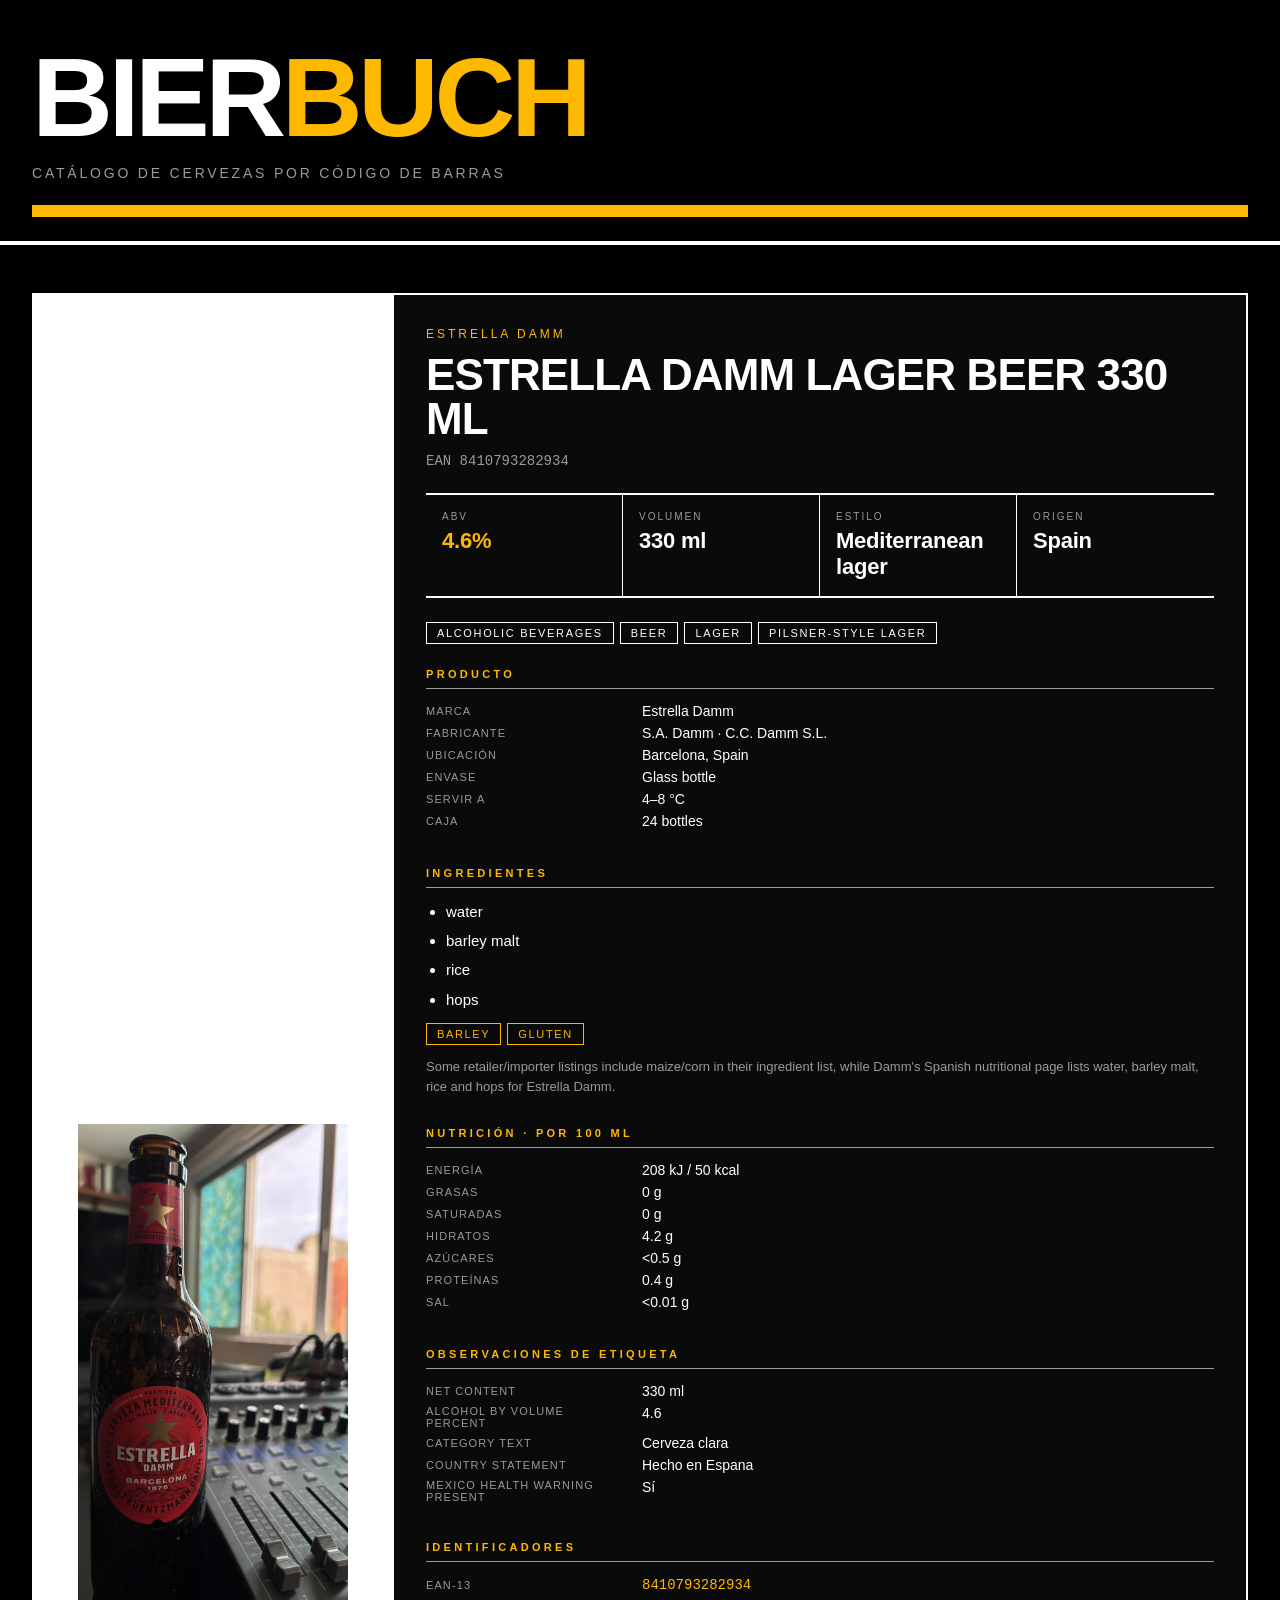
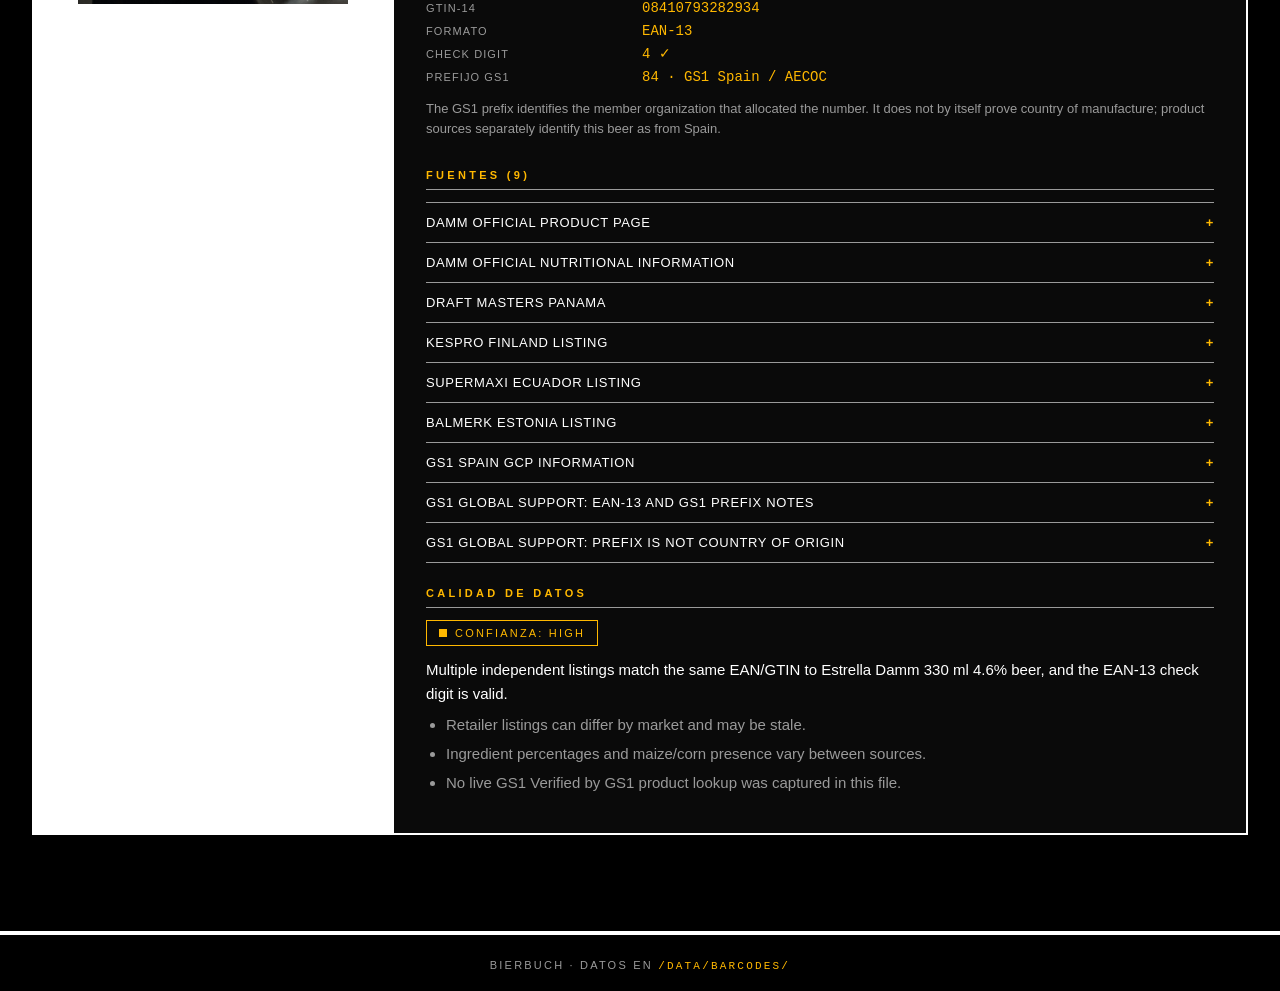
==== index.html @ 0a5ba132 "Initial commit" ====
<!DOCTYPE html>
<html lang="es">
<head>
  <meta charset="UTF-8" />
  <meta name="viewport" content="width=device-width, initial-scale=1" />
  <title>BIERBUCH</title>
  <link rel="stylesheet" href="styles.css" />
</head>
<body>
  <header class="masthead">
    <div class="masthead__inner">
      <h1 class="logo">BIER<span class="logo__accent">BUCH</span></h1>
      <p class="tagline">Catálogo de cervezas por código de barras</p>
    </div>
    <div class="masthead__bar" aria-hidden="true"></div>
  </header>

  <main id="app" class="grid" aria-live="polite">
    <p class="loading">Cargando…</p>
  </main>

  <footer class="foot">
    <span>BIERBUCH · datos en <code>/data/barcodes/</code></span>
  </footer>

  <script src="app.js"></script>
</body>
</html>
---- styles.css ----
:root {
  --bg: #000000;
  --fg: #ffffff;
  --accent: #ffb800;
  --muted: #9a9a9a;
  --line: #ffffff;
  --card-bg: #0a0a0a;
}

* { box-sizing: border-box; }

html, body {
  margin: 0;
  padding: 0;
  background: var(--bg);
  color: var(--fg);
  font-family: "Helvetica Neue", Helvetica, Arial, sans-serif;
  font-weight: 400;
  -webkit-font-smoothing: antialiased;
}

a { color: var(--accent); text-decoration: none; border-bottom: 1px solid var(--accent); }
a:hover { background: var(--accent); color: var(--bg); }

code { font-family: "SF Mono", "Menlo", monospace; color: var(--accent); }

/* ---------- Masthead ---------- */
.masthead {
  border-bottom: 4px solid var(--line);
  padding: 48px 32px 24px;
}
.masthead__inner {
  max-width: 1280px;
  margin: 0 auto;
}
.logo {
  font-size: clamp(48px, 9vw, 112px);
  font-weight: 900;
  letter-spacing: -0.04em;
  line-height: 0.9;
  margin: 0;
  text-transform: uppercase;
}
.logo__accent { color: var(--accent); }
.tagline {
  font-size: 14px;
  letter-spacing: 0.2em;
  text-transform: uppercase;
  color: var(--muted);
  margin: 16px 0 0;
}
.masthead__bar {
  height: 12px;
  background: var(--accent);
  margin-top: 24px;
}

/* ---------- Grid ---------- */
.grid {
  max-width: 1280px;
  margin: 0 auto;
  padding: 48px 32px 96px;
  display: grid;
  grid-template-columns: 1fr;
  gap: 48px;
}
.loading {
  font-size: 14px;
  letter-spacing: 0.2em;
  text-transform: uppercase;
  color: var(--muted);
}

/* ---------- Card ---------- */
.card {
  border: 2px solid var(--line);
  background: var(--card-bg);
  display: grid;
  grid-template-columns: minmax(260px, 360px) 1fr;
  gap: 0;
}
@media (max-width: 760px) {
  .card { grid-template-columns: 1fr; }
}

.card__media {
  background: var(--fg);
  border-right: 2px solid var(--line);
  display: flex;
  align-items: center;
  justify-content: center;
  padding: 24px;
  min-height: 320px;
}
@media (max-width: 760px) {
  .card__media { border-right: none; border-bottom: 2px solid var(--line); }
}
.card__media img {
  max-width: 100%;
  max-height: 480px;
  object-fit: contain;
  display: block;
}

.card__body {
  padding: 32px;
  display: flex;
  flex-direction: column;
  gap: 24px;
}

.card__head h2 {
  font-size: clamp(28px, 4vw, 44px);
  font-weight: 900;
  letter-spacing: -0.02em;
  line-height: 1;
  margin: 0;
  text-transform: uppercase;
}
.card__head .brand {
  font-size: 12px;
  letter-spacing: 0.25em;
  text-transform: uppercase;
  color: var(--accent);
  margin: 0 0 12px;
}
.card__head .ean {
  font-family: "SF Mono", "Menlo", monospace;
  font-size: 14px;
  color: var(--muted);
  margin: 12px 0 0;
}

/* ---------- Stat row ---------- */
.stats {
  display: grid;
  grid-template-columns: repeat(auto-fit, minmax(140px, 1fr));
  gap: 0;
  border-top: 2px solid var(--line);
  border-bottom: 2px solid var(--line);
}
.stat {
  padding: 16px;
  border-right: 1px solid var(--line);
}
.stat:last-child { border-right: none; }
.stat__label {
  font-size: 10px;
  letter-spacing: 0.2em;
  text-transform: uppercase;
  color: var(--muted);
  display: block;
  margin-bottom: 6px;
}
.stat__value {
  font-size: 22px;
  font-weight: 900;
  letter-spacing: -0.01em;
}
.stat__value--accent { color: var(--accent); }

/* ---------- Section ---------- */
.section h3 {
  font-size: 11px;
  font-weight: 700;
  letter-spacing: 0.3em;
  text-transform: uppercase;
  margin: 0 0 12px;
  padding-bottom: 8px;
  border-bottom: 1px solid var(--muted);
  color: var(--accent);
}
.section p, .section li {
  font-size: 15px;
  line-height: 1.55;
  margin: 0 0 6px;
}
.section ul {
  margin: 0;
  padding-left: 20px;
}

.kv {
  display: grid;
  grid-template-columns: 200px 1fr;
  gap: 6px 16px;
  font-size: 14px;
}
@media (max-width: 520px) {
  .kv { grid-template-columns: 1fr; gap: 0 0; }
  .kv dt { color: var(--muted); margin-top: 8px; }
}
.kv dt {
  color: var(--muted);
  text-transform: uppercase;
  letter-spacing: 0.1em;
  font-size: 11px;
  align-self: center;
}
.kv dd { margin: 0; }

/* ---------- Tags ---------- */
.tags { display: flex; flex-wrap: wrap; gap: 6px; }
.tag {
  border: 1px solid var(--fg);
  padding: 4px 10px;
  font-size: 11px;
  letter-spacing: 0.15em;
  text-transform: uppercase;
}
.tag--accent { border-color: var(--accent); color: var(--accent); }

/* ---------- Sources ---------- */
.sources details {
  border-top: 1px solid var(--muted);
  padding: 12px 0;
}
.sources details:last-child { border-bottom: 1px solid var(--muted); }
.sources summary {
  cursor: pointer;
  font-size: 13px;
  letter-spacing: 0.05em;
  text-transform: uppercase;
  list-style: none;
  display: flex;
  justify-content: space-between;
  gap: 12px;
}
.sources summary::-webkit-details-marker { display: none; }
.sources summary::after { content: "+"; color: var(--accent); font-weight: 700; }
.sources details[open] summary::after { content: "−"; }
.sources ul { margin: 12px 0 0; padding-left: 20px; }
.sources li { font-size: 13px; line-height: 1.5; color: var(--muted); }
.sources .src-url { display: block; margin-top: 4px; font-size: 12px; word-break: break-all; }

/* ---------- Quality badge ---------- */
.quality {
  display: inline-flex;
  align-items: center;
  gap: 8px;
  border: 1px solid var(--accent);
  padding: 6px 12px;
  font-size: 11px;
  letter-spacing: 0.2em;
  text-transform: uppercase;
  color: var(--accent);
}
.quality::before {
  content: "";
  width: 8px;
  height: 8px;
  background: var(--accent);
  display: inline-block;
}

/* ---------- Foot ---------- */
.foot {
  border-top: 4px solid var(--line);
  padding: 24px 32px;
  font-size: 11px;
  letter-spacing: 0.2em;
  text-transform: uppercase;
  color: var(--muted);
  text-align: center;
}

.error {
  border: 2px solid var(--accent);
  padding: 16px;
  color: var(--accent);
  font-size: 13px;
  letter-spacing: 0.1em;
  text-transform: uppercase;
}
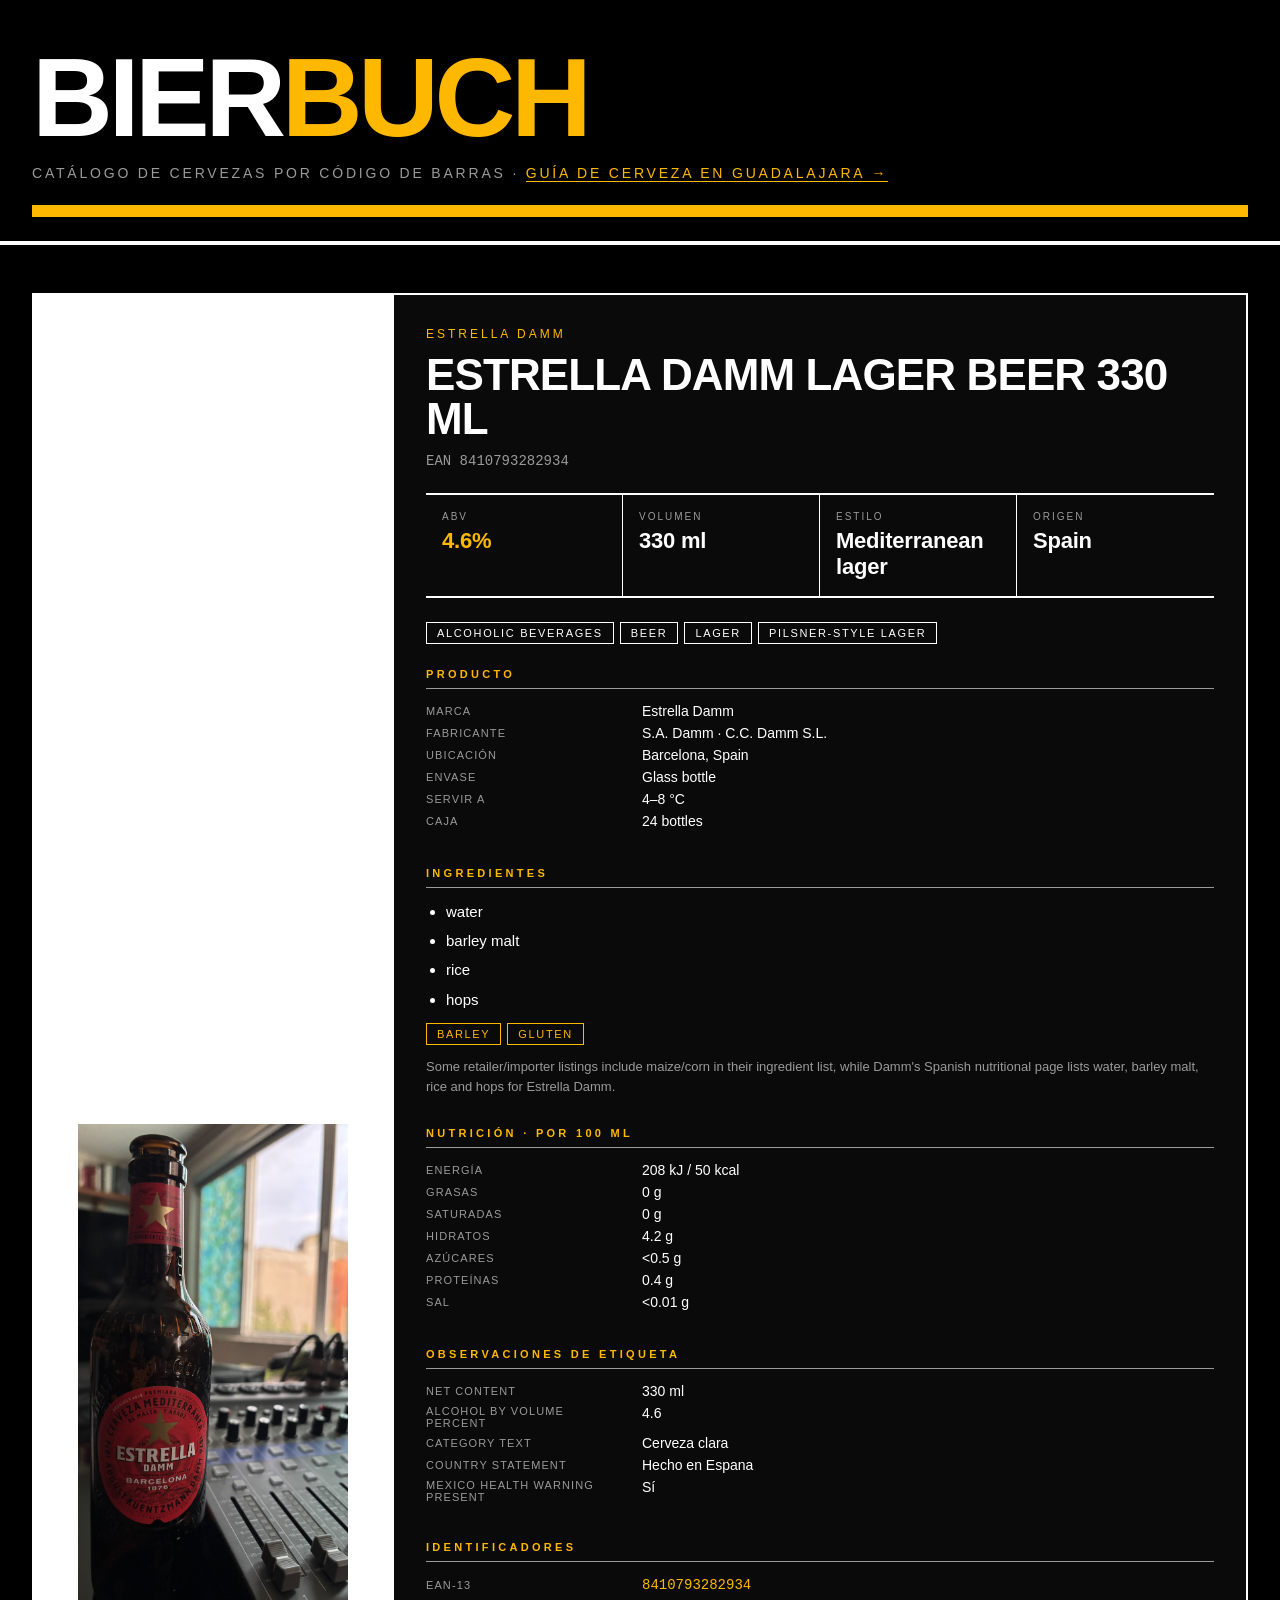
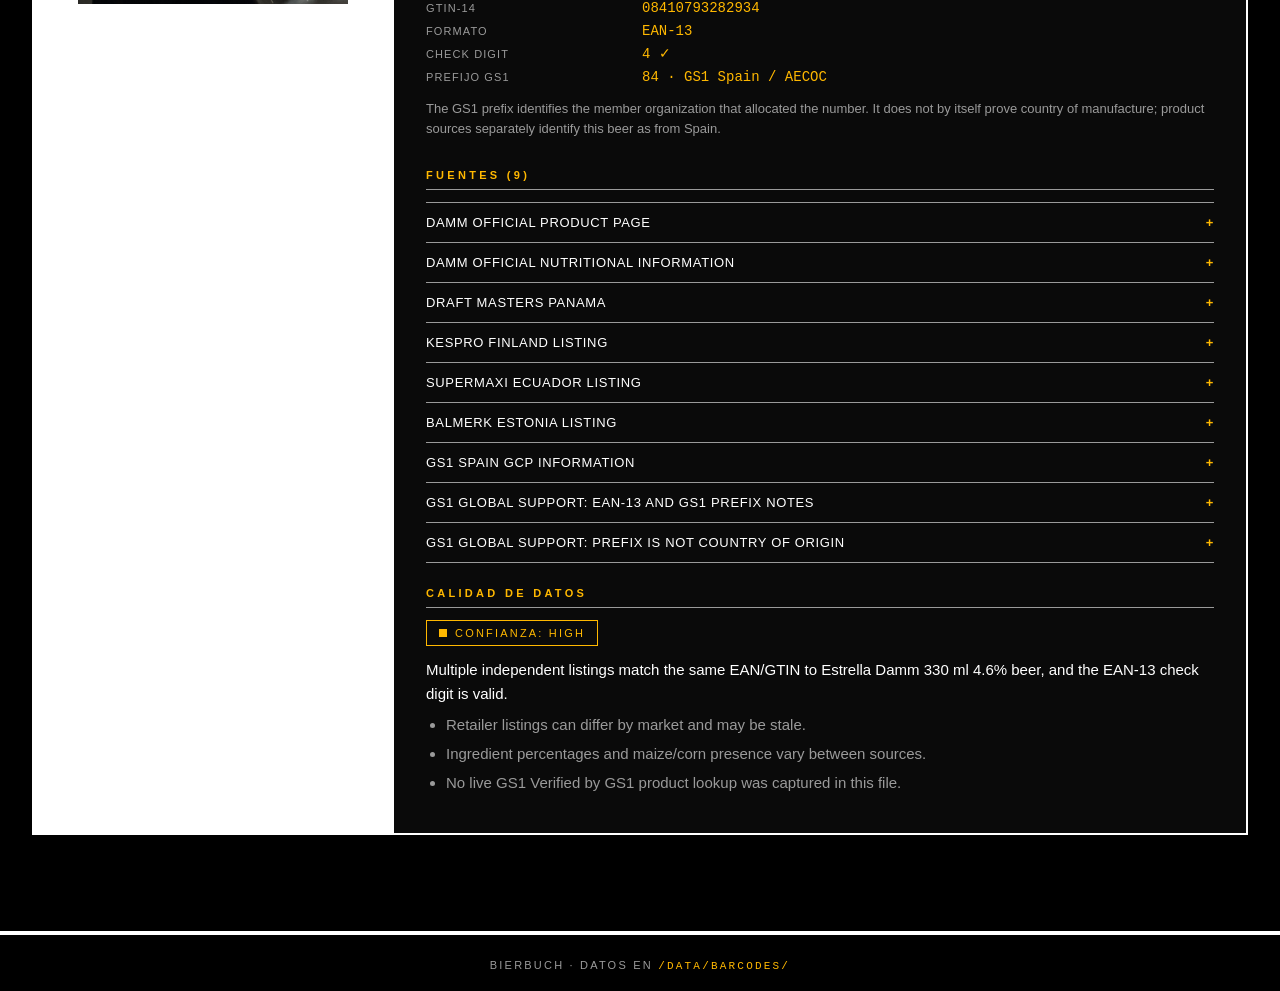
==== commit 835dac22: "Agrega guía de cerveza en Guadalajara (guadalajara.html) Página independiente y optimizada para celu" ====
--- a/index.html
+++ b/index.html
@@ -10,7 +10,7 @@
   <header class="masthead">
     <div class="masthead__inner">
       <h1 class="logo">BIER<span class="logo__accent">BUCH</span></h1>
-      <p class="tagline">Catálogo de cervezas por código de barras</p>
+      <p class="tagline">Catálogo de cervezas por código de barras · <a href="guadalajara.html">Guía de cerveza en Guadalajara →</a></p>
     </div>
     <div class="masthead__bar" aria-hidden="true"></div>
   </header>
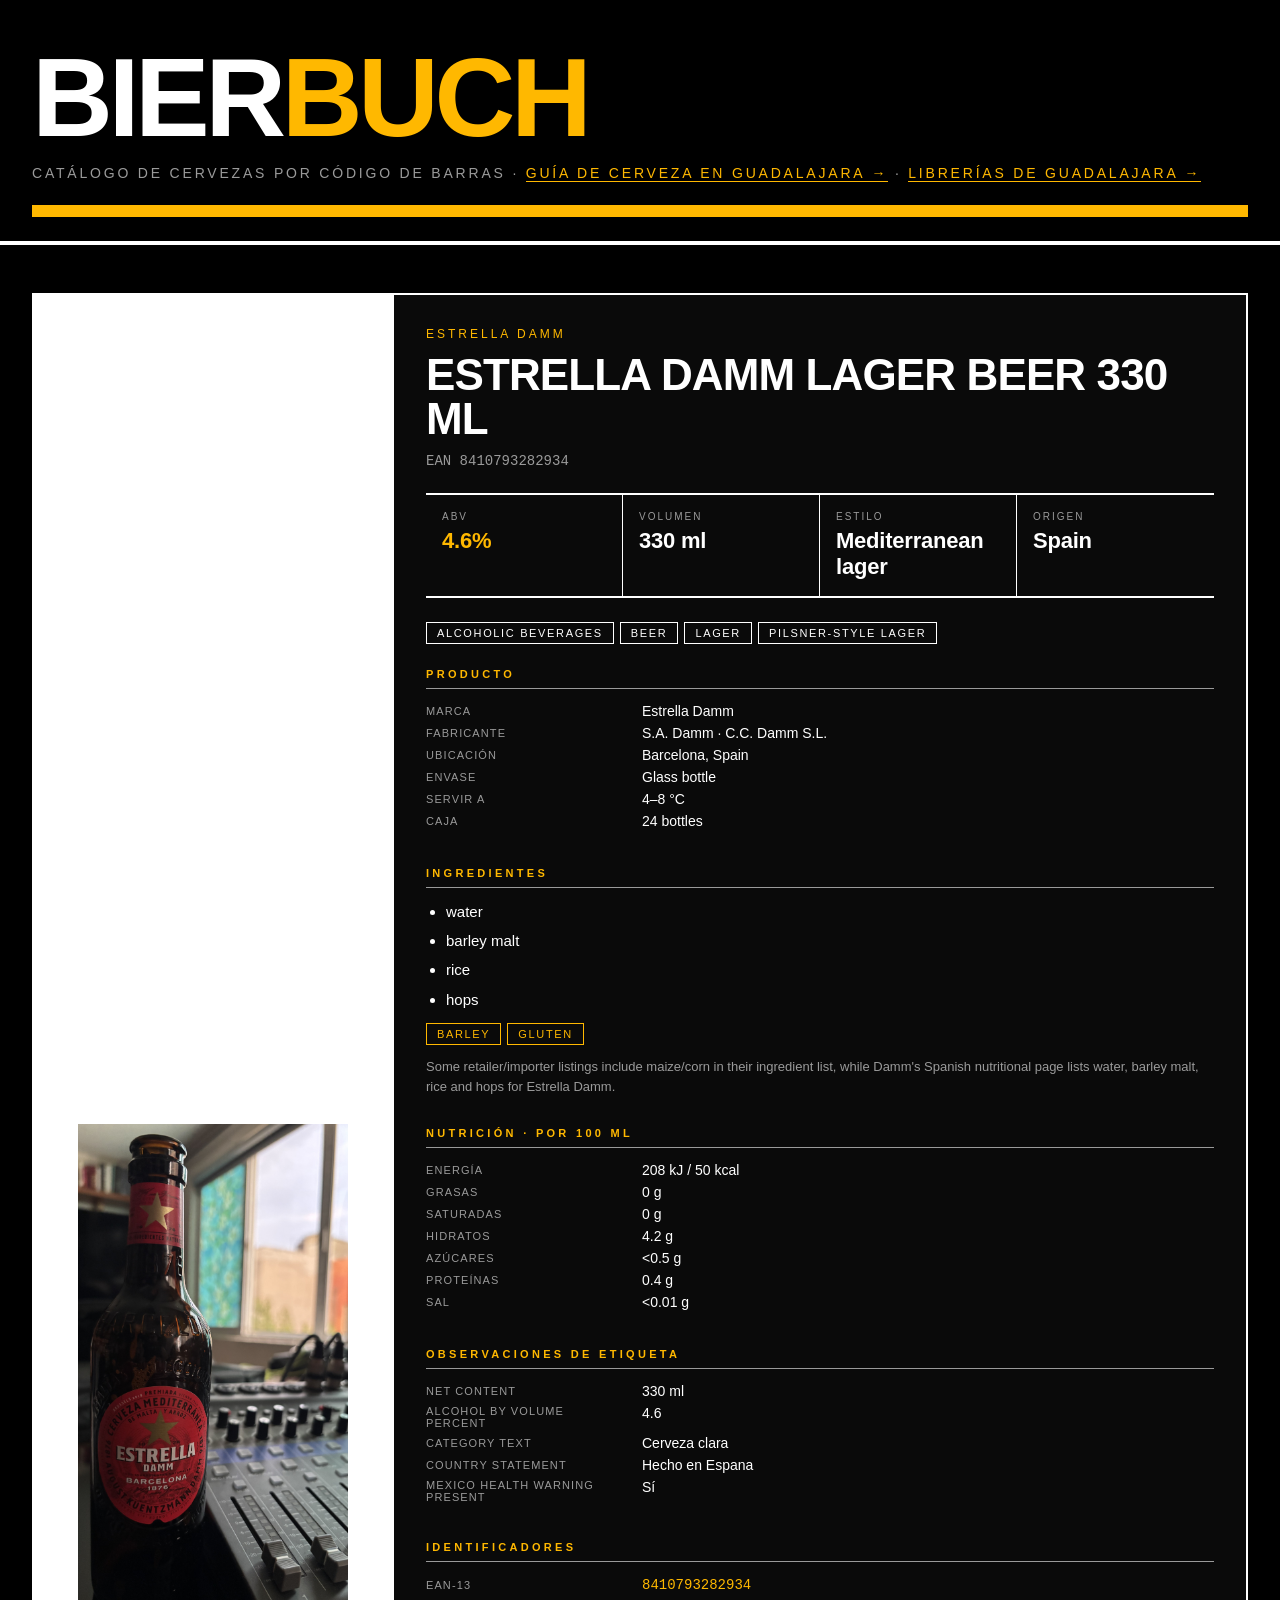
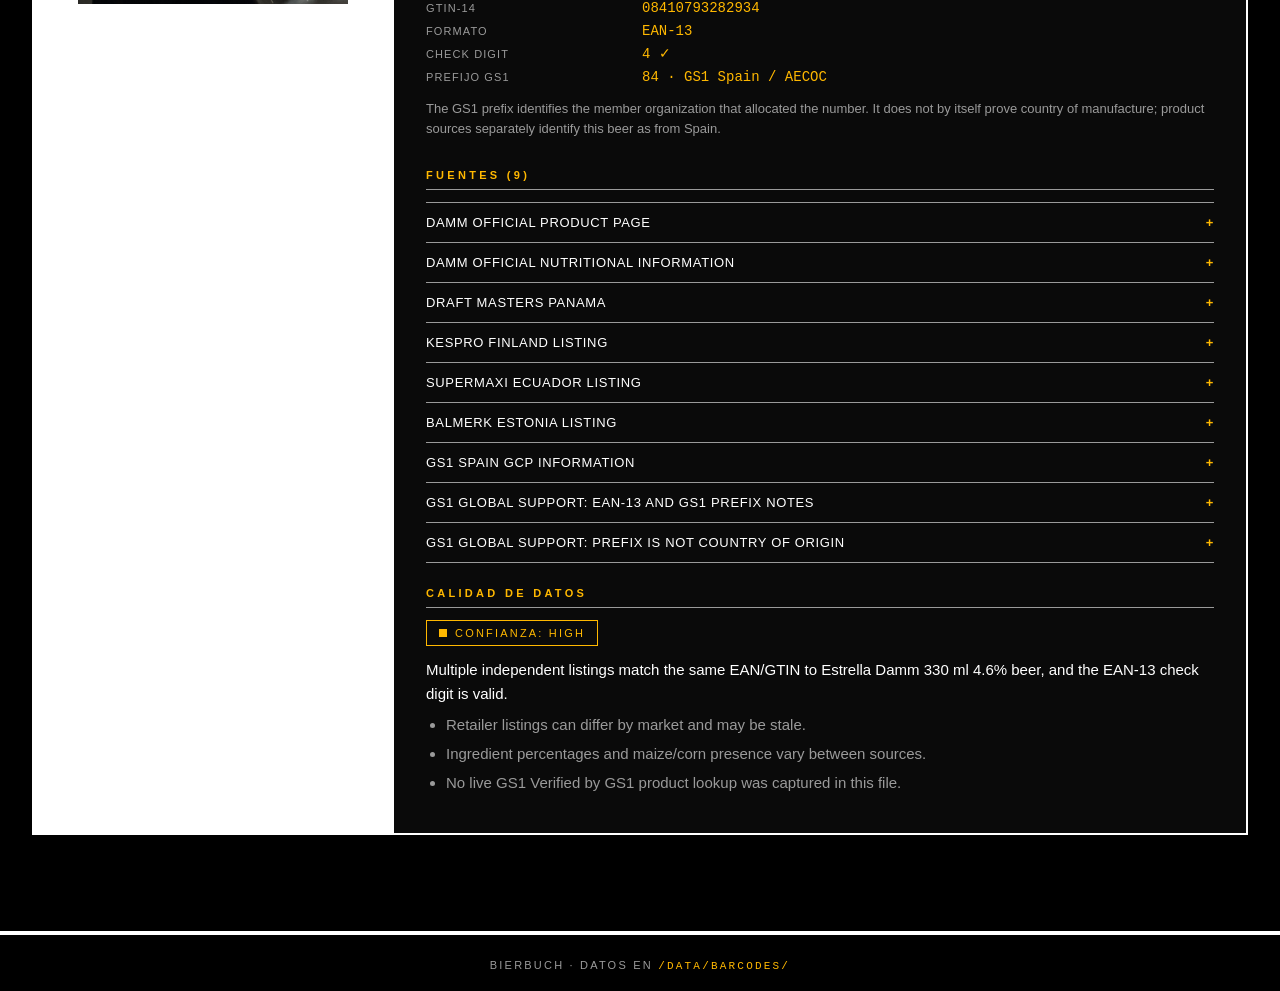
==== commit 530021e4: "Agrega guía de librerías de Guadalajara (librerias.html) 28 librerías y mercados de libro en Guadala" ====
--- a/index.html
+++ b/index.html
@@ -10,7 +10,7 @@
   <header class="masthead">
     <div class="masthead__inner">
       <h1 class="logo">BIER<span class="logo__accent">BUCH</span></h1>
-      <p class="tagline">Catálogo de cervezas por código de barras · <a href="guadalajara.html">Guía de cerveza en Guadalajara →</a></p>
+      <p class="tagline">Catálogo de cervezas por código de barras · <a href="guadalajara.html">Guía de cerveza en Guadalajara →</a> · <a href="librerias.html">Librerías de Guadalajara →</a></p>
     </div>
     <div class="masthead__bar" aria-hidden="true"></div>
   </header>
